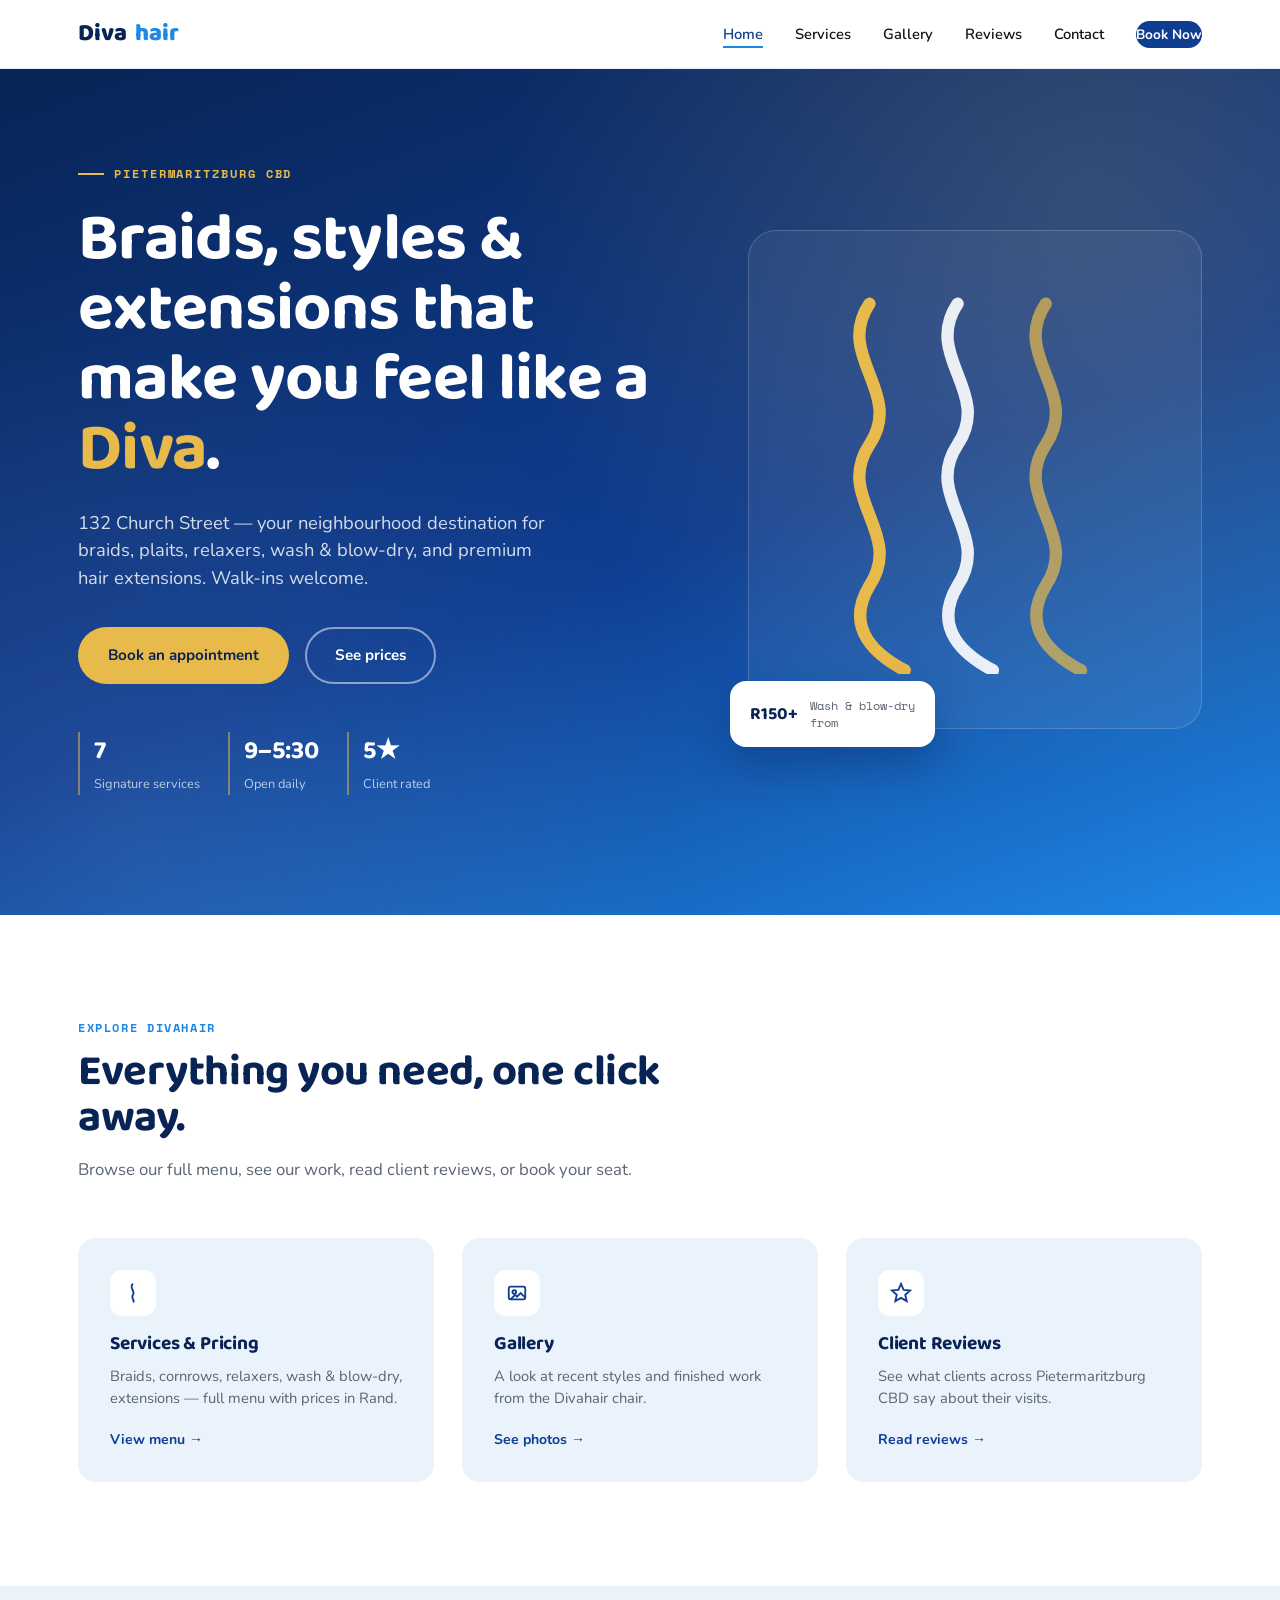
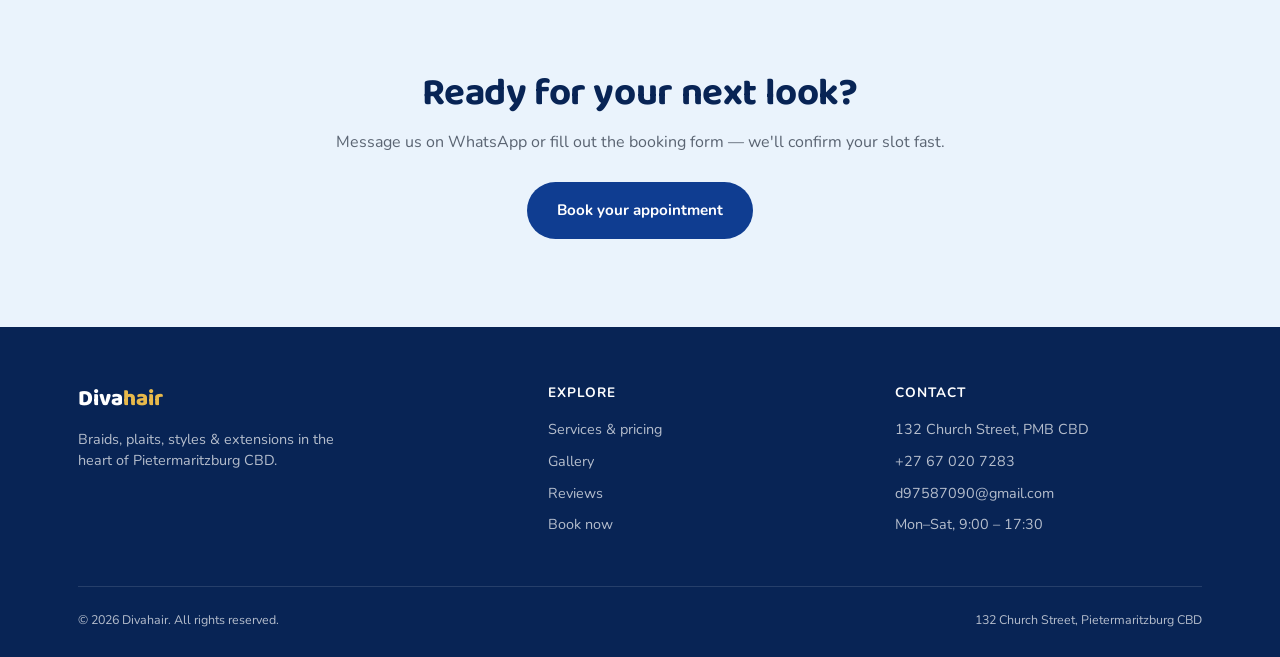
==== index.html @ bc18ba30 "Add files via upload" ====
<!DOCTYPE html>
<html lang="en">
<head>
<meta charset="UTF-8">
<meta name="viewport" content="width=device-width, initial-scale=1.0">
<title>Divahair — Braids, Styles & Extensions | Pietermaritzburg CBD</title>
<link rel="preconnect" href="https://fonts.googleapis.com">
<link rel="preconnect" href="https://fonts.gstatic.com" crossorigin>
<link href="https://fonts.googleapis.com/css2?family=Baloo+2:wght@400;500;600;700;800&family=Nunito:wght@400;500;600;700;800&family=Space+Mono:wght@400;700&display=swap" rel="stylesheet">
<link rel="stylesheet" href="style.css">
</head>
<body>

<a href="#main" class="skip-link">Skip to content</a>

<header>
  <nav class="nav">
    <a href="index.html" class="logo">Diva<span>hair</span></a>
    <ul class="nav-links" id="navLinks">
      <li><a href="index.html" class="active">Home</a></li>
      <li><a href="services.html">Services</a></li>
      <li><a href="gallery.html">Gallery</a></li>
      <li><a href="reviews.html">Reviews</a></li>
      <li><a href="contact.html">Contact</a></li>
      <li><a href="contact.html" class="nav-cta">Book Now</a></li>
    </ul>
    <button class="burger" id="burgerBtn" aria-label="Open menu" aria-expanded="false" aria-controls="navLinks">
      <span></span><span></span><span></span>
    </button>
  </nav>
</header>

<main id="main">

  <!-- HERO -->
  <section class="hero">
    <div class="container hero-grid">
      <div>
        <div class="hero-eyebrow">Pietermaritzburg CBD</div>
        <h1>Braids, styles &amp; extensions that make you feel like a <em>Diva</em>.</h1>
        <p class="lede">132 Church Street — your neighbourhood destination for braids, plaits, relaxers, wash &amp; blow-dry, and premium hair extensions. Walk-ins welcome.</p>
        <div class="hero-actions">
          <a href="contact.html" class="btn btn-primary">Book an appointment</a>
          <a href="services.html" class="btn btn-outline">See prices</a>
        </div>
        <div class="hero-stats">
          <div><strong>7</strong><span>Signature services</span></div>
          <div><strong>9–5:30</strong><span>Open daily</span></div>
          <div><strong>5★</strong><span>Client rated</span></div>
        </div>
      </div>
      <div class="hero-visual">
        <div class="braid-card">
          <svg viewBox="0 0 200 220" fill="none" xmlns="http://www.w3.org/2000/svg" aria-hidden="true">
            <path d="M40 10 C 20 40, 60 60, 40 90 C 20 120, 60 140, 40 170 C 25 195, 45 210, 60 218" stroke="#E8B94B" stroke-width="7" stroke-linecap="round"/>
            <path d="M90 10 C 70 40, 110 60, 90 90 C 70 120, 110 140, 90 170 C 75 195, 95 210, 110 218" stroke="#FFFFFF" stroke-width="7" stroke-linecap="round" opacity="0.9"/>
            <path d="M140 10 C 120 40, 160 60, 140 90 C 120 120, 160 140, 140 170 C 125 195, 145 210, 160 218" stroke="#E8B94B" stroke-width="7" stroke-linecap="round" opacity="0.7"/>
          </svg>
        </div>
        <div class="hero-badge">
          <strong>R150+</strong>
          <span>Wash &amp; blow-dry<br>from</span>
        </div>
      </div>
    </div>
  </section>

  <!-- PAGE PREVIEWS -->
  <section>
    <div class="container">
      <div class="section-head">
        <div class="eyebrow">Explore Divahair</div>
        <h2>Everything you need, one click away.</h2>
        <p>Browse our full menu, see our work, read client reviews, or book your seat.</p>
      </div>
      <div class="preview-grid">

        <a href="services.html" class="preview-card">
          <div class="p-icon"><svg width="22" height="22" viewBox="0 0 24 24" fill="none" stroke="currentColor" stroke-width="2"><path d="M12 2 C 7 6, 15 10, 12 14 C 9 18, 15 20, 12 22"/></svg></div>
          <h3>Services &amp; Pricing</h3>
          <p>Braids, cornrows, relaxers, wash &amp; blow-dry, extensions — full menu with prices in Rand.</p>
          <span class="link-arrow">View menu →</span>
        </a>

        <a href="gallery.html" class="preview-card">
          <div class="p-icon"><svg width="22" height="22" viewBox="0 0 24 24" fill="none" stroke="currentColor" stroke-width="2"><rect x="3" y="5" width="18" height="14" rx="2"/><circle cx="9" cy="11" r="2"/><path d="M21 17l-5-5-4 4-2-2-5 5"/></svg></div>
          <h3>Gallery</h3>
          <p>A look at recent styles and finished work from the Divahair chair.</p>
          <span class="link-arrow">See photos →</span>
        </a>

        <a href="reviews.html" class="preview-card">
          <div class="p-icon"><svg width="22" height="22" viewBox="0 0 24 24" fill="none" stroke="currentColor" stroke-width="2"><path d="M12 17.3l-6.2 3.6 1.6-7-5.4-4.7 7.1-.6L12 2l2.9 6.6 7.1.6-5.4 4.7 1.6 7z"/></svg></div>
          <h3>Client Reviews</h3>
          <p>See what clients across Pietermaritzburg CBD say about their visits.</p>
          <span class="link-arrow">Read reviews →</span>
        </a>

      </div>
    </div>
  </section>

  <!-- CTA -->
  <section class="cta-band">
    <div class="container">
      <h2>Ready for your next look?</h2>
      <p>Message us on WhatsApp or fill out the booking form — we'll confirm your slot fast.</p>
      <a href="contact.html" class="btn btn-primary" style="background:var(--diva-blue);color:#fff;">Book your appointment</a>
    </div>
  </section>

</main>

<footer>
  <div class="container">
    <div class="footer-grid">
      <div>
        <div class="footer-logo">Diva<span>hair</span></div>
        <p style="font-size:0.9rem;max-width:280px;">Braids, plaits, styles &amp; extensions in the heart of Pietermaritzburg CBD.</p>
      </div>
      <div>
        <h4>Explore</h4>
        <ul>
          <li><a href="services.html">Services &amp; pricing</a></li>
          <li><a href="gallery.html">Gallery</a></li>
          <li><a href="reviews.html">Reviews</a></li>
          <li><a href="contact.html">Book now</a></li>
        </ul>
      </div>
      <div>
        <h4>Contact</h4>
        <ul>
          <li>132 Church Street, PMB CBD</li>
          <li><a href="tel:+27670207283">+27 67 020 7283</a></li>
          <li><a href="mailto:d97587090@gmail.com">d97587090@gmail.com</a></li>
          <li>Mon–Sat, 9:00 – 17:30</li>
        </ul>
      </div>
    </div>
    <div class="footer-bottom">
      <span>© 2026 Divahair. All rights reserved.</span>
      <span>132 Church Street, Pietermaritzburg CBD</span>
    </div>
  </div>
</footer>

<script src="script.js"></script>
</body>
</html>
---- style.css ----
:root{
  --diva-blue:#0F3D91;
  --diva-blue-bright:#1E88E5;
  --diva-blue-deep:#082455;
  --diva-white:#FFFFFF;
  --diva-ice:#EAF3FC;
  --diva-ink:#10131A;
  --diva-gold:#E8B94B;
  --font-display:'Baloo 2', sans-serif;
  --font-body:'Nunito', sans-serif;
  --font-mono:'Space Mono', monospace;
}

*{margin:0;padding:0;box-sizing:border-box;}
html{scroll-behavior:smooth;}
body{
  font-family:var(--font-body);
  color:var(--diva-ink);
  background:var(--diva-white);
  line-height:1.5;
  overflow-x:hidden;
}
img,svg{display:block;max-width:100%;}
a{color:inherit;text-decoration:none;}
ul{list-style:none;}
h1,h2,h3{font-family:var(--font-display);font-weight:700;line-height:1.05;letter-spacing:-0.01em;}
.container{max-width:1180px;margin:0 auto;padding:0 28px;}
.eyebrow{
  font-family:var(--font-mono);text-transform:uppercase;letter-spacing:0.14em;
  font-size:0.72rem;color:var(--diva-blue-bright);font-weight:700;
}

/* Skip link & focus */
.skip-link{position:absolute;left:-999px;top:0;background:var(--diva-blue);color:#fff;padding:12px 20px;z-index:999;border-radius:0 0 8px 0;}
.skip-link:focus{left:0;}
a:focus-visible, button:focus-visible, input:focus-visible, textarea:focus-visible, select:focus-visible{
  outline:3px solid var(--diva-gold);outline-offset:3px;
}
@media (prefers-reduced-motion: reduce){
  *{animation-duration:0.001ms !important;animation-iteration-count:1 !important;transition-duration:0.001ms !important;scroll-behavior:auto !important;}
}

/* Nav */
header{position:sticky;top:0;z-index:100;background:rgba(255,255,255,0.92);backdrop-filter:blur(10px);border-bottom:1px solid #E4EDF7;}
.nav{display:flex;align-items:center;justify-content:space-between;padding:16px 28px;max-width:1180px;margin:0 auto;}
.logo{font-family:var(--font-display);font-weight:800;font-size:1.5rem;color:var(--diva-blue-deep);display:flex;align-items:center;gap:8px;}
.logo span{color:var(--diva-blue-bright);}
.nav-links{display:flex;gap:32px;align-items:center;}
.nav-links a{font-size:0.92rem;font-weight:600;color:var(--diva-ink);position:relative;padding:4px 0;}
.nav-links a::after{content:'';position:absolute;left:0;bottom:0;width:0;height:2px;background:var(--diva-blue-bright);transition:width 0.25s ease;}
.nav-links a:hover::after{width:100%;}
.nav-links a.active{color:var(--diva-blue);}
.nav-links a.active::after{width:100%;}
.nav-cta{background:var(--diva-blue);color:#fff !important;padding:10px 20px;border-radius:100px;font-weight:700 !important;font-size:0.85rem !important;}
.nav-cta:hover{background:var(--diva-blue-deep);}
.nav-cta::after{display:none;}
.burger{display:none;background:none;border:none;cursor:pointer;padding:8px;}
.burger span{display:block;width:24px;height:2px;background:var(--diva-ink);margin:5px 0;}

/* Page header (used on inner pages instead of full hero) */
.page-header{
  position:relative;
  background:linear-gradient(160deg, var(--diva-blue-deep) 0%, var(--diva-blue) 55%, var(--diva-blue-bright) 100%);
  color:#fff;padding:72px 0 64px;overflow:hidden;
}
.page-header::before{
  content:'';position:absolute;inset:0;
  background-image:radial-gradient(circle at 85% 15%, rgba(232,185,75,0.18), transparent 45%),
    radial-gradient(circle at 10% 90%, rgba(255,255,255,0.08), transparent 40%);
  pointer-events:none;
}
.page-header .container{position:relative;z-index:2;}
.page-header .eyebrow{color:var(--diva-gold);}
.page-header h1{font-size:clamp(2.2rem, 4.4vw, 3.4rem);color:#fff;margin-top:14px;max-width:640px;}
.page-header p{font-size:1.05rem;color:rgba(255,255,255,0.82);max-width:520px;margin-top:16px;}
.breadcrumb{font-family:var(--font-mono);font-size:0.75rem;color:rgba(255,255,255,0.6);margin-bottom:8px;}
.breadcrumb a{color:rgba(255,255,255,0.85);}
.breadcrumb a:hover{color:#fff;}

/* Hero (home page only) */
.hero{
  position:relative;
  background:linear-gradient(160deg, var(--diva-blue-deep) 0%, var(--diva-blue) 55%, var(--diva-blue-bright) 100%);
  color:#fff;padding:96px 0 120px;overflow:hidden;
}
.hero::before{
  content:'';position:absolute;inset:0;
  background-image:radial-gradient(circle at 85% 15%, rgba(232,185,75,0.18), transparent 45%),
    radial-gradient(circle at 10% 90%, rgba(255,255,255,0.08), transparent 40%);
  pointer-events:none;
}
.hero-grid{position:relative;z-index:2;display:grid;grid-template-columns:1.15fr 0.85fr;gap:56px;align-items:center;}
.hero-eyebrow{font-family:var(--font-mono);text-transform:uppercase;letter-spacing:0.16em;font-size:0.75rem;color:var(--diva-gold);font-weight:700;display:flex;align-items:center;gap:10px;margin-bottom:22px;}
.hero-eyebrow::before{content:'';width:26px;height:2px;background:var(--diva-gold);}
.hero h1{font-size:clamp(2.6rem, 5.2vw, 4.4rem);color:#fff;margin-bottom:24px;}
.hero h1 em{font-style:normal;color:var(--diva-gold);}
.hero p.lede{font-size:1.15rem;color:rgba(255,255,255,0.82);max-width:480px;margin-bottom:36px;}
.hero-actions{display:flex;gap:16px;flex-wrap:wrap;}
.btn{display:inline-flex;align-items:center;gap:8px;padding:15px 28px;border-radius:100px;font-weight:700;font-size:0.95rem;border:2px solid transparent;cursor:pointer;transition:transform 0.2s ease, background 0.2s ease, border-color 0.2s ease;}
.btn:hover{transform:translateY(-2px);}
.btn-primary{background:var(--diva-gold);color:var(--diva-blue-deep);}
.btn-primary:hover{background:#f2c665;}
.btn-outline{border-color:rgba(255,255,255,0.5);color:#fff;}
.btn-outline:hover{border-color:#fff;background:rgba(255,255,255,0.08);}
.hero-stats{display:flex;gap:28px;margin-top:48px;flex-wrap:wrap;}
.hero-stats div{border-left:2px solid rgba(232,185,75,0.5);padding-left:14px;}
.hero-stats strong{display:block;font-family:var(--font-display);font-size:1.6rem;color:#fff;}
.hero-stats span{font-size:0.8rem;color:rgba(255,255,255,0.7);}
.hero-visual{position:relative;aspect-ratio:1/1.1;}
.braid-card{position:absolute;inset:0;border-radius:28px;background:rgba(255,255,255,0.06);border:1px solid rgba(255,255,255,0.18);display:flex;align-items:center;justify-content:center;overflow:hidden;}
.braid-card svg{width:78%;height:78%;}
.hero-badge{position:absolute;bottom:-18px;left:-18px;background:#fff;color:var(--diva-blue-deep);padding:16px 20px;border-radius:16px;box-shadow:0 18px 40px rgba(8,36,85,0.35);font-family:var(--font-mono);display:flex;gap:12px;align-items:center;}
.hero-badge strong{display:block;font-family:var(--font-display);font-size:1.1rem;}
.hero-badge span{font-size:0.72rem;color:#5a6472;}

/* Section shared */
section{padding:104px 0;}
.section-head{max-width:640px;margin-bottom:56px;}
.section-head h2{font-size:clamp(2rem, 3.4vw, 2.8rem);margin-top:14px;color:var(--diva-blue-deep);}
.section-head p{color:#5a6472;font-size:1.05rem;margin-top:16px;}

/* Home page preview cards (link to inner pages) */
.preview-grid{display:grid;grid-template-columns:repeat(3,1fr);gap:28px;}
.preview-card{
  background:var(--diva-ice);border-radius:18px;padding:32px;
  transition:transform 0.25s ease, box-shadow 0.25s ease;display:flex;flex-direction:column;
}
.preview-card:hover{transform:translateY(-6px);box-shadow:0 16px 34px rgba(15,61,145,0.14);}
.preview-card .p-icon{width:46px;height:46px;border-radius:12px;background:#fff;display:flex;align-items:center;justify-content:center;color:var(--diva-blue);margin-bottom:18px;}
.preview-card h3{font-size:1.2rem;color:var(--diva-blue-deep);margin-bottom:10px;}
.preview-card p{font-size:0.92rem;color:#5a6472;margin-bottom:20px;flex-grow:1;}
.preview-card .link-arrow{font-weight:700;color:var(--diva-blue);font-size:0.88rem;display:inline-flex;align-items:center;gap:6px;}
.preview-card:hover .link-arrow{color:var(--diva-blue-deep);}

/* Services — price tags */
.services{background:var(--diva-ice);}
.tag-grid{display:grid;grid-template-columns:repeat(auto-fit, minmax(240px,1fr));gap:36px 28px;margin-top:20px;}
.tag{position:relative;background:#fff;border-radius:14px;padding:28px 24px 24px;box-shadow:0 10px 30px rgba(15,61,145,0.08);transition:transform 0.25s ease, box-shadow 0.25s ease;}
.tag:nth-child(odd){transform:rotate(-1.4deg);}
.tag:nth-child(even){transform:rotate(1.2deg);}
.tag:hover{transform:rotate(0deg) translateY(-6px);box-shadow:0 20px 40px rgba(15,61,145,0.16);}
.tag::before{content:'';position:absolute;top:-9px;left:24px;width:16px;height:16px;border-radius:50%;background:var(--diva-blue-deep);box-shadow:0 0 0 4px #fff, 0 0 0 5px #cdd9ea;}
.tag-icon{width:44px;height:44px;border-radius:10px;background:var(--diva-ice);display:flex;align-items:center;justify-content:center;margin-bottom:16px;color:var(--diva-blue);}
.tag h3{font-size:1.15rem;color:var(--diva-blue-deep);margin-bottom:6px;}
.tag p.desc{font-size:0.88rem;color:#5a6472;margin-bottom:18px;min-height:38px;}
.tag-price{display:flex;align-items:baseline;justify-content:space-between;border-top:1px dashed #d7e3f1;padding-top:14px;}
.tag-price .amount{font-family:var(--font-mono);font-weight:700;font-size:1.3rem;color:var(--diva-blue);}
.tag-price .amount small{font-size:0.7rem;font-weight:400;color:#8b96a5;}
.tag-price .from{font-family:var(--font-mono);font-size:0.68rem;color:#8b96a5;text-transform:uppercase;letter-spacing:0.06em;}
.price-note{margin-top:32px;font-size:0.85rem;color:#5a6472;display:flex;align-items:center;gap:8px;}

/* Gallery */
.gallery-grid{display:grid;grid-template-columns:repeat(4,1fr);grid-auto-rows:180px;gap:16px;}
.gallery-grid .g-item:nth-child(1){grid-column:span 2;grid-row:span 2;}
.gallery-grid .g-item:nth-child(4){grid-column:span 2;}
.g-item{position:relative;border-radius:16px;overflow:hidden;background:var(--diva-ice);display:flex;align-items:center;justify-content:center;border:2px solid #dfeaf7;}
.g-item img{width:100%;height:100%;object-fit:cover;display:block;transition:transform 0.35s ease;}
.g-item:hover img{transform:scale(1.05);}
.g-item .placeholder{text-align:center;color:var(--diva-blue);}
.g-item .placeholder svg{width:34px;height:34px;margin:0 auto 8px;opacity:0.6;}
.g-item .placeholder span{font-family:var(--font-mono);font-size:0.7rem;text-transform:uppercase;letter-spacing:0.08em;color:#7690b3;}

/* Reviews */
.reviews{background:var(--diva-blue-deep);color:#fff;position:relative;overflow:hidden;}
.reviews::before{content:'"';position:absolute;top:-40px;right:60px;font-family:var(--font-display);font-size:22rem;color:rgba(255,255,255,0.04);line-height:1;}
.reviews .section-head h2{color:#fff;}
.reviews .section-head p{color:rgba(255,255,255,0.65);}
.review-grid{display:grid;grid-template-columns:repeat(3,1fr);gap:24px;position:relative;z-index:2;}
.review-card{background:rgba(255,255,255,0.06);border:1px solid rgba(255,255,255,0.14);border-radius:16px;padding:28px;}
.stars{color:var(--diva-gold);font-size:0.95rem;letter-spacing:2px;margin-bottom:16px;}
.review-card p{font-size:0.95rem;color:rgba(255,255,255,0.85);margin-bottom:20px;}
.reviewer{display:flex;align-items:center;gap:12px;}
.reviewer .avatar{width:38px;height:38px;border-radius:50%;background:var(--diva-gold);color:var(--diva-blue-deep);display:flex;align-items:center;justify-content:center;font-weight:700;font-family:var(--font-display);}
.reviewer strong{display:block;font-size:0.88rem;}
.reviewer span{font-size:0.75rem;color:rgba(255,255,255,0.55);}

/* Booking */
.booking{background:#fff;}
.booking-grid{display:grid;grid-template-columns:1fr 1fr;gap:56px;align-items:start;}
.info-list{margin-top:28px;display:flex;flex-direction:column;gap:22px;}
.info-list .item{display:flex;gap:16px;align-items:flex-start;}
.info-list .ico{width:42px;height:42px;border-radius:10px;background:var(--diva-ice);display:flex;align-items:center;justify-content:center;flex-shrink:0;color:var(--diva-blue);}
.info-list strong{display:block;font-size:0.95rem;color:var(--diva-blue-deep);}
.info-list span, .info-list a{font-size:0.9rem;color:#5a6472;}
.info-list a:hover{color:var(--diva-blue);}
.whatsapp-cta{margin-top:32px;display:inline-flex;align-items:center;gap:12px;background:#25D366;color:#fff;padding:16px 26px;border-radius:100px;font-weight:700;}
.whatsapp-cta:hover{background:#1ebe5a;}
form{background:var(--diva-ice);border-radius:20px;padding:36px;}
.field{margin-bottom:18px;}
.field label{display:block;font-size:0.82rem;font-weight:600;margin-bottom:6px;color:var(--diva-blue-deep);}
.field input, .field select, .field textarea{width:100%;padding:13px 14px;border-radius:10px;border:1.5px solid #cddaea;font-family:var(--font-body);font-size:0.92rem;background:#fff;}
.field input:focus, .field select:focus, .field textarea:focus{border-color:var(--diva-blue-bright);outline:none;}
.field-row{display:grid;grid-template-columns:1fr 1fr;gap:16px;}
.submit-btn{width:100%;background:var(--diva-blue);color:#fff;border:none;padding:15px;border-radius:10px;font-weight:700;font-size:0.95rem;cursor:pointer;margin-top:8px;transition:background 0.2s ease;}
.submit-btn:hover{background:var(--diva-blue-deep);}
.form-note{font-size:0.75rem;color:#8b96a5;margin-top:12px;text-align:center;}

/* CTA band (bottom of inner pages) */
.cta-band{background:var(--diva-ice);text-align:center;padding:88px 0;}
.cta-band h2{color:var(--diva-blue-deep);font-size:clamp(1.8rem,3vw,2.4rem);margin-bottom:16px;}
.cta-band p{color:#5a6472;margin-bottom:28px;}

/* Footer */
footer{background:var(--diva-blue-deep);color:rgba(255,255,255,0.7);padding:56px 0 28px;}
.footer-grid{display:grid;grid-template-columns:1.4fr 1fr 1fr;gap:40px;margin-bottom:40px;}
.footer-logo{font-family:var(--font-display);font-weight:800;font-size:1.4rem;color:#fff;margin-bottom:12px;}
.footer-logo span{color:var(--diva-gold);}
footer h4{color:#fff;font-size:0.85rem;text-transform:uppercase;letter-spacing:0.08em;margin-bottom:16px;}
footer ul li{margin-bottom:10px;font-size:0.9rem;}
footer ul li a:hover{color:#fff;}
.footer-bottom{border-top:1px solid rgba(255,255,255,0.12);padding-top:24px;display:flex;justify-content:space-between;flex-wrap:wrap;gap:12px;font-size:0.78rem;}

/* Responsive */
@media (max-width:900px){
  .hero-grid{grid-template-columns:1fr;}
  .hero-visual{max-width:340px;margin:0 auto;order:-1;}
  .booking-grid{grid-template-columns:1fr;}
  .review-grid{grid-template-columns:1fr;}
  .preview-grid{grid-template-columns:1fr;}
  .footer-grid{grid-template-columns:1fr 1fr;}
  .gallery-grid{grid-template-columns:repeat(2,1fr);grid-auto-rows:160px;}
  .gallery-grid .g-item:nth-child(1){grid-column:span 2;}
}
@media (max-width:700px){
  .nav-links{position:fixed;top:68px;left:0;right:0;background:#fff;flex-direction:column;padding:24px 28px;gap:20px;border-bottom:1px solid #E4EDF7;transform:translateY(-130%);transition:transform 0.3s ease;}
  .nav-links.open{transform:translateY(0);}
  .burger{display:block;}
  .field-row{grid-template-columns:1fr;}
  section{padding:72px 0;}
  .page-header{padding:56px 0 48px;}
}
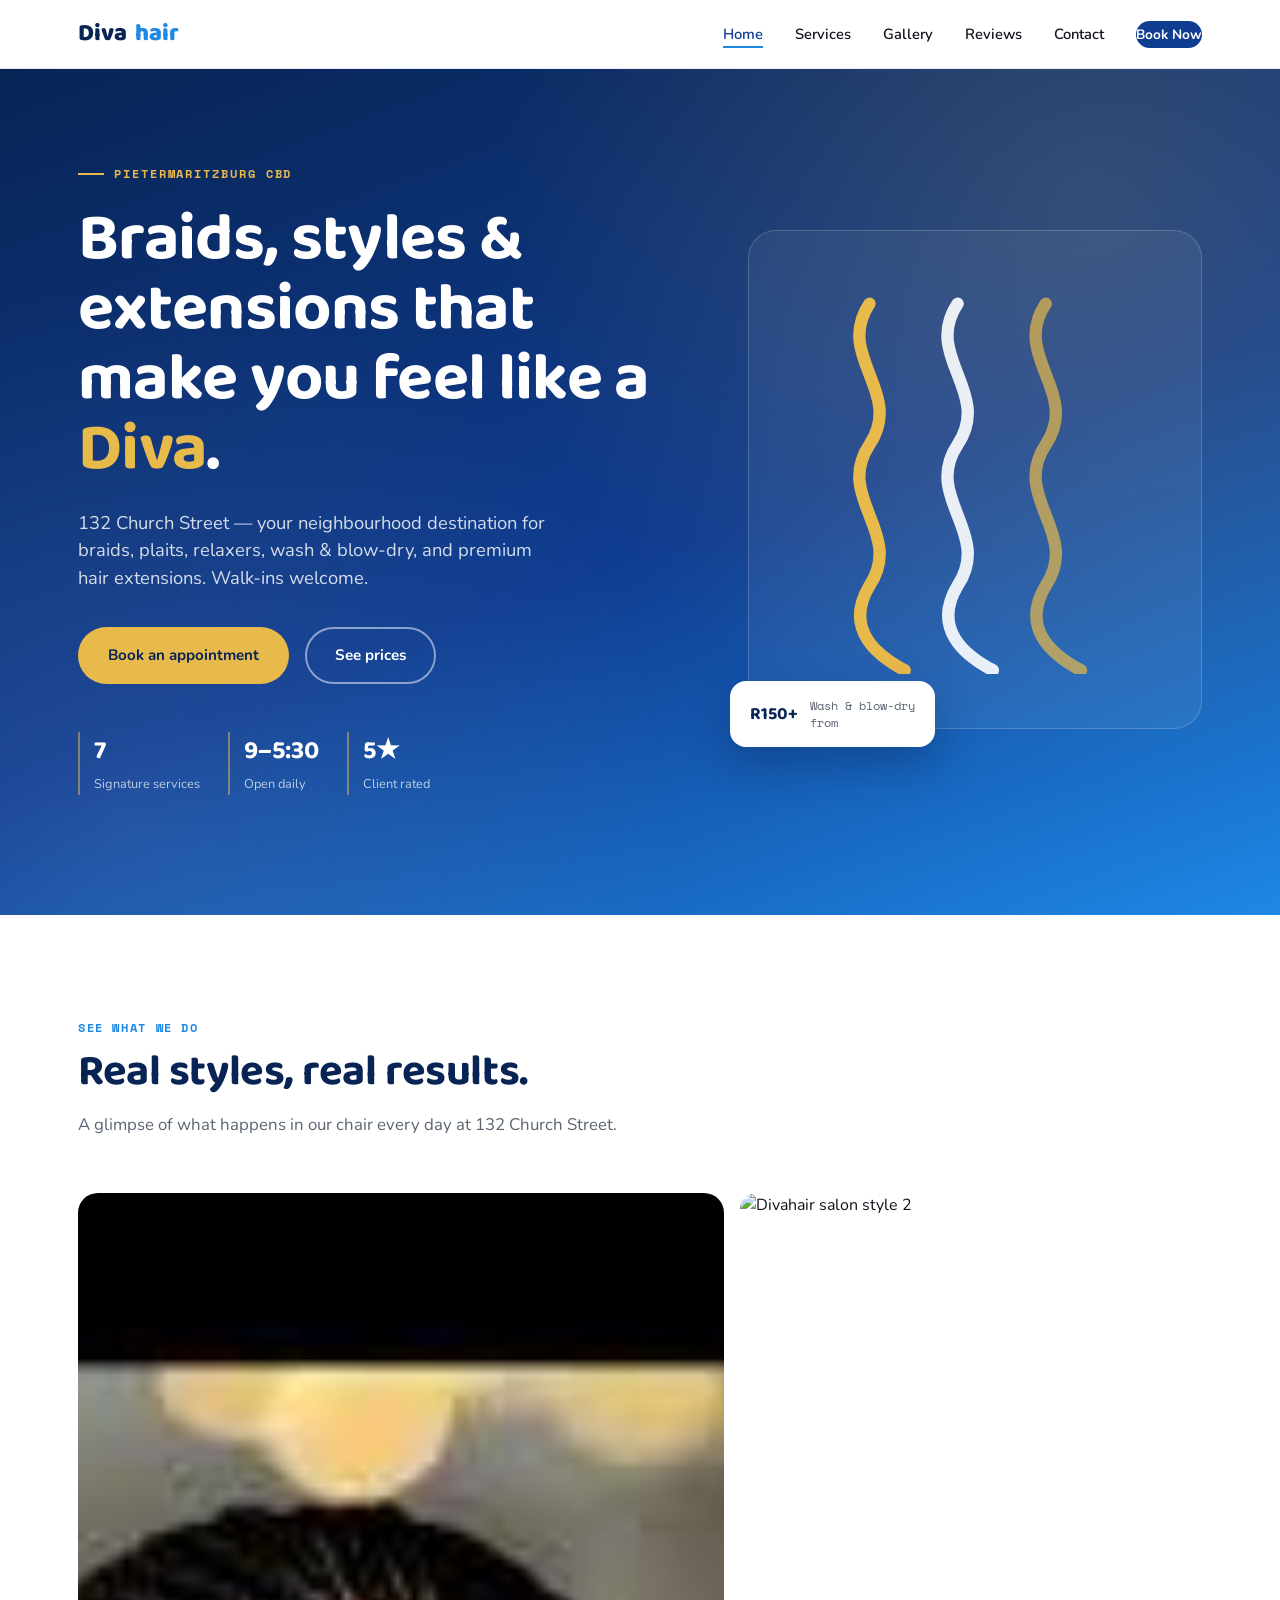
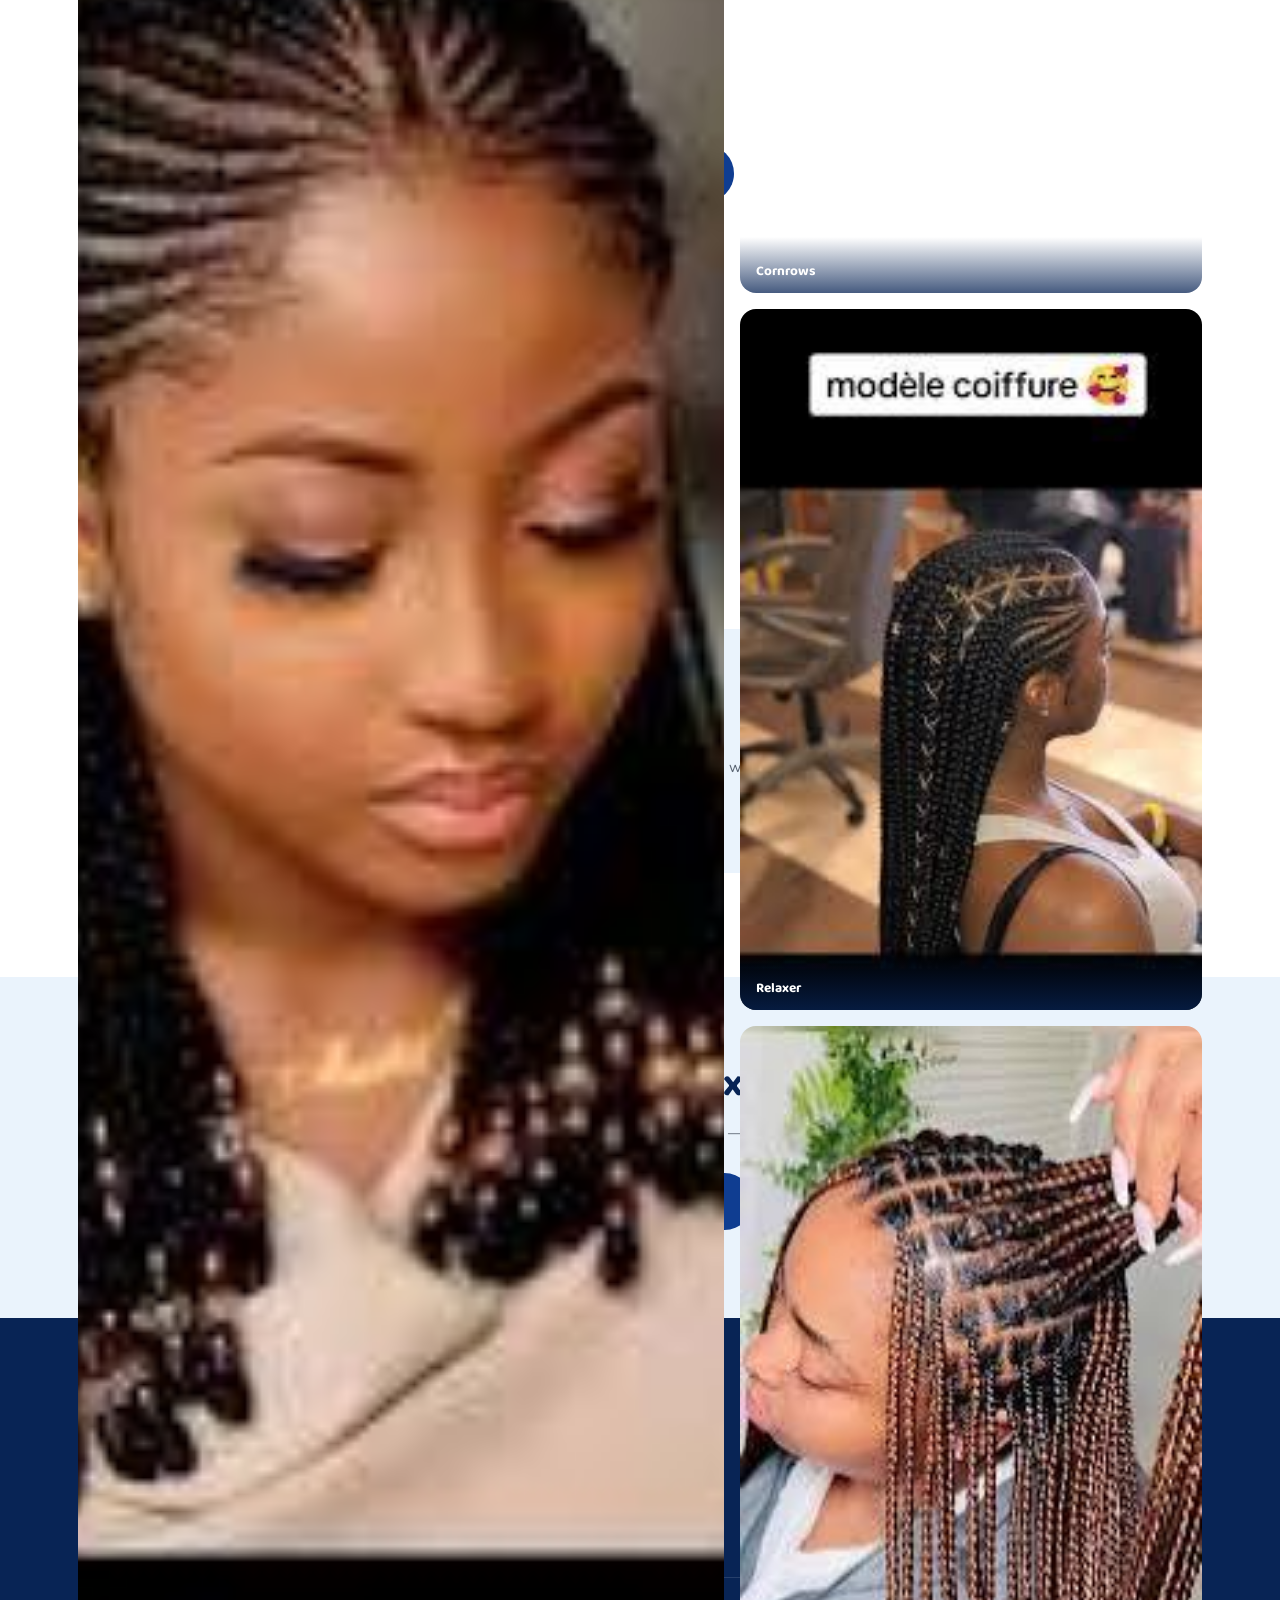
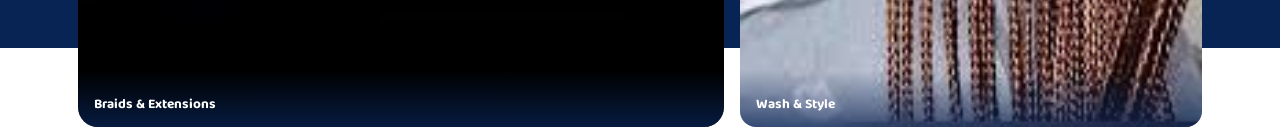
==== commit b312cece: "Add files via upload" ====
--- a/index.html
+++ b/index.html
@@ -61,6 +61,40 @@
           <strong>R150+</strong>
           <span>Wash &amp; blow-dry<br>from</span>
         </div>
+      </div>
+    </div>
+  </section>
+
+  <!-- HOME PHOTOS -->
+  <section class="home-photos">
+    <div class="container">
+      <div class="section-head">
+        <div class="eyebrow">See what we do</div>
+        <h2>Real styles, real results.</h2>
+        <p>A glimpse of what happens in our chair every day at 132 Church Street.</p>
+      </div>
+      <div class="home-photo-grid">
+        <div class="hp-main">
+          <img src="images/home-1.jpg" alt="Divahair salon style 1" loading="lazy">
+          <div class="hp-label">Braids & Extensions</div>
+        </div>
+        <div class="hp-side">
+          <div class="hp-small">
+            <img src="images/home-2.jpg" alt="Divahair salon style 2" loading="lazy">
+            <div class="hp-label">Cornrows</div>
+          </div>
+          <div class="hp-small">
+            <img src="images/home-3.jpg" alt="Divahair salon style 3" loading="lazy">
+            <div class="hp-label">Relaxer</div>
+          </div>
+          <div class="hp-small">
+            <img src="images/home-4.jpg" alt="Divahair salon style 4" loading="lazy">
+            <div class="hp-label">Wash & Style</div>
+          </div>
+        </div>
+      </div>
+      <div style="text-align:center;margin-top:32px;">
+        <a href="gallery.html" class="btn btn-primary" style="background:var(--diva-blue);color:#fff;">See full gallery →</a>
       </div>
     </div>
   </section>
--- a/style.css
+++ b/style.css
@@ -119,6 +119,48 @@
 .section-head h2{font-size:clamp(2rem, 3.4vw, 2.8rem);margin-top:14px;color:var(--diva-blue-deep);}
 .section-head p{color:#5a6472;font-size:1.05rem;margin-top:16px;}
 
+/* Home photos */
+.home-photos{background:#fff;}
+.home-photo-grid{
+  display:grid;
+  grid-template-columns:1.4fr 1fr;
+  gap:16px;
+  height:520px;
+}
+.hp-main{
+  position:relative;border-radius:20px;overflow:hidden;
+}
+.hp-main img{width:100%;height:100%;object-fit:cover;transition:transform 0.4s ease;}
+.hp-main:hover img{transform:scale(1.04);}
+.hp-side{
+  display:grid;
+  grid-template-rows:repeat(3,1fr);
+  gap:16px;
+}
+.hp-small{
+  position:relative;border-radius:16px;overflow:hidden;
+}
+.hp-small img{width:100%;height:100%;object-fit:cover;transition:transform 0.4s ease;}
+.hp-small:hover img{transform:scale(1.06);}
+.hp-label{
+  position:absolute;bottom:0;left:0;right:0;
+  background:linear-gradient(transparent, rgba(8,36,85,0.75));
+  color:#fff;font-weight:700;font-size:0.85rem;
+  padding:24px 16px 12px;
+  font-family:var(--font-display);
+}
+/* Placeholder si image manquante */
+.hp-main img[src=""], .hp-small img[src=""],
+.hp-main img:not([src]), .hp-small img:not([src]){
+  background:var(--diva-ice);
+}
+@media (max-width:700px){
+  .home-photo-grid{grid-template-columns:1fr;height:auto;}
+  .hp-main{height:260px;}
+  .hp-side{grid-template-columns:repeat(3,1fr);grid-template-rows:1fr;}
+  .hp-small{height:130px;}
+}
+
 /* Home page preview cards (link to inner pages) */
 .preview-grid{display:grid;grid-template-columns:repeat(3,1fr);gap:28px;}
 .preview-card{
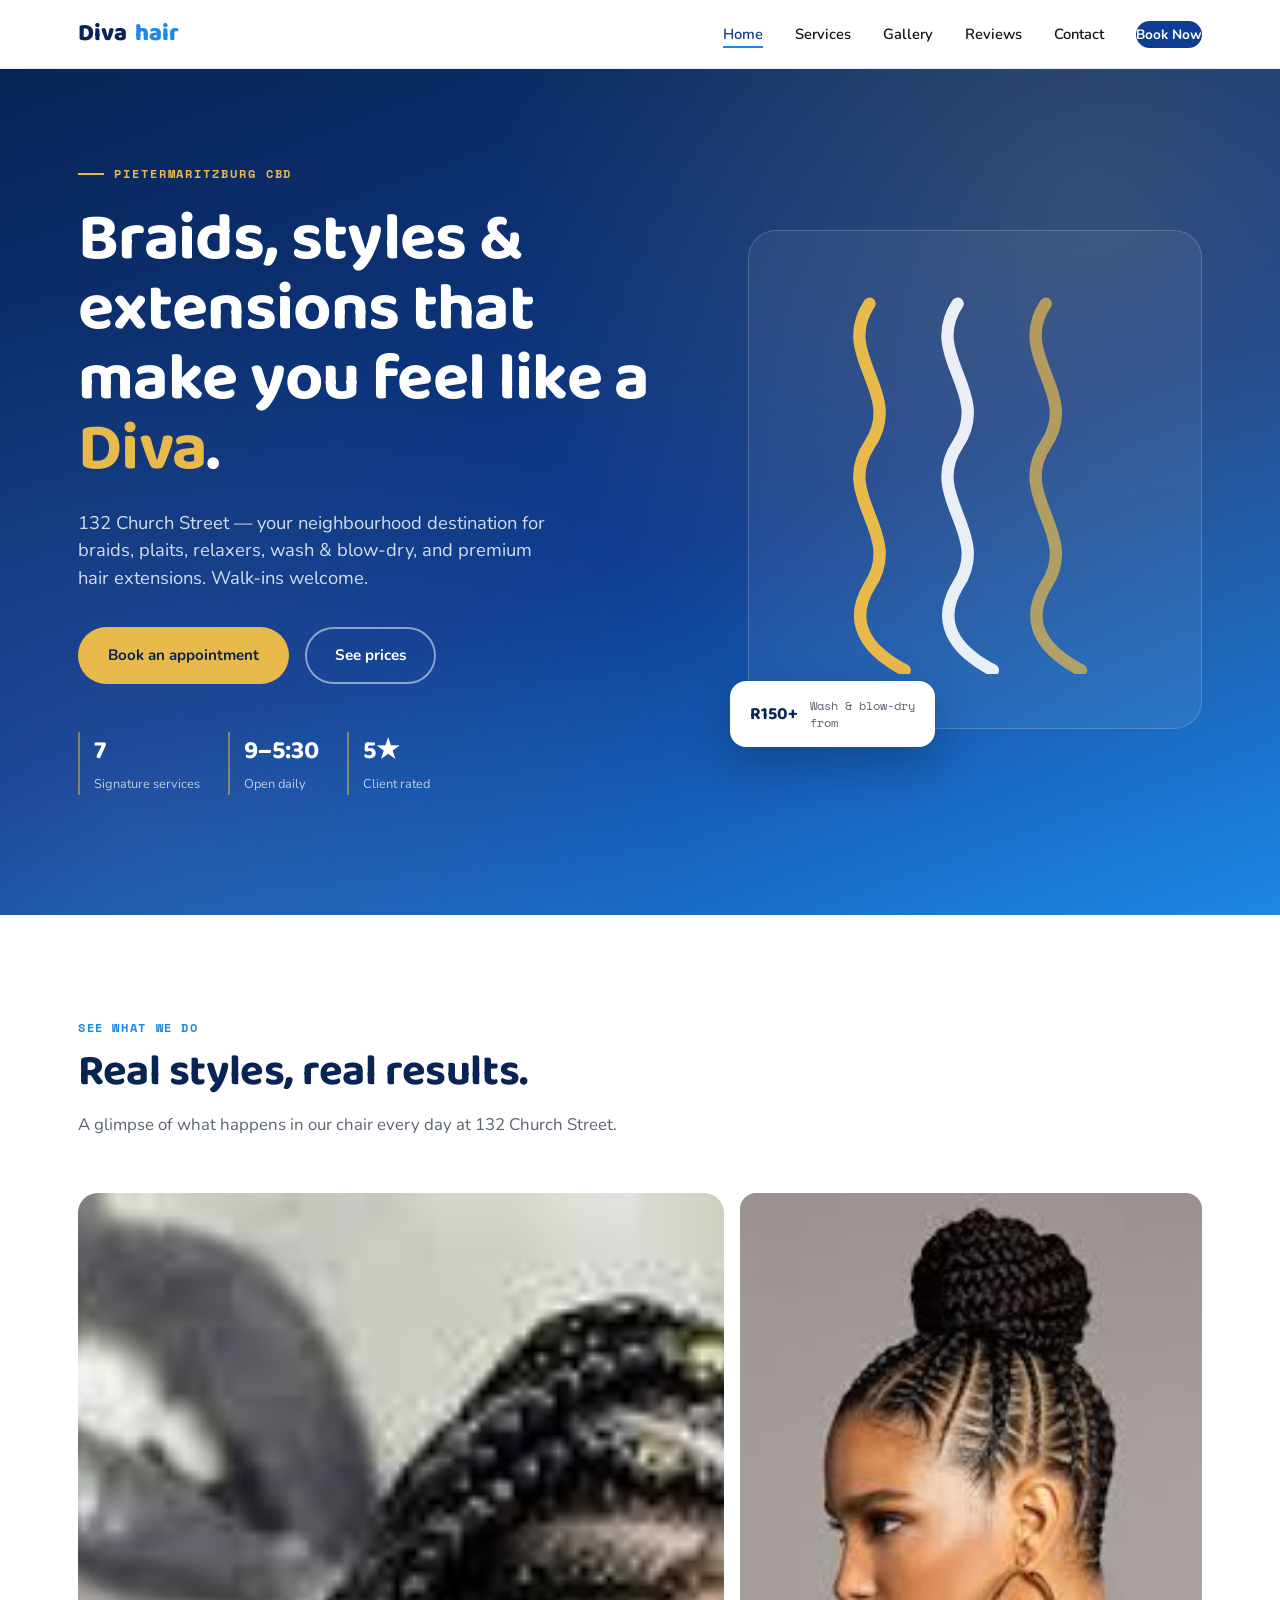
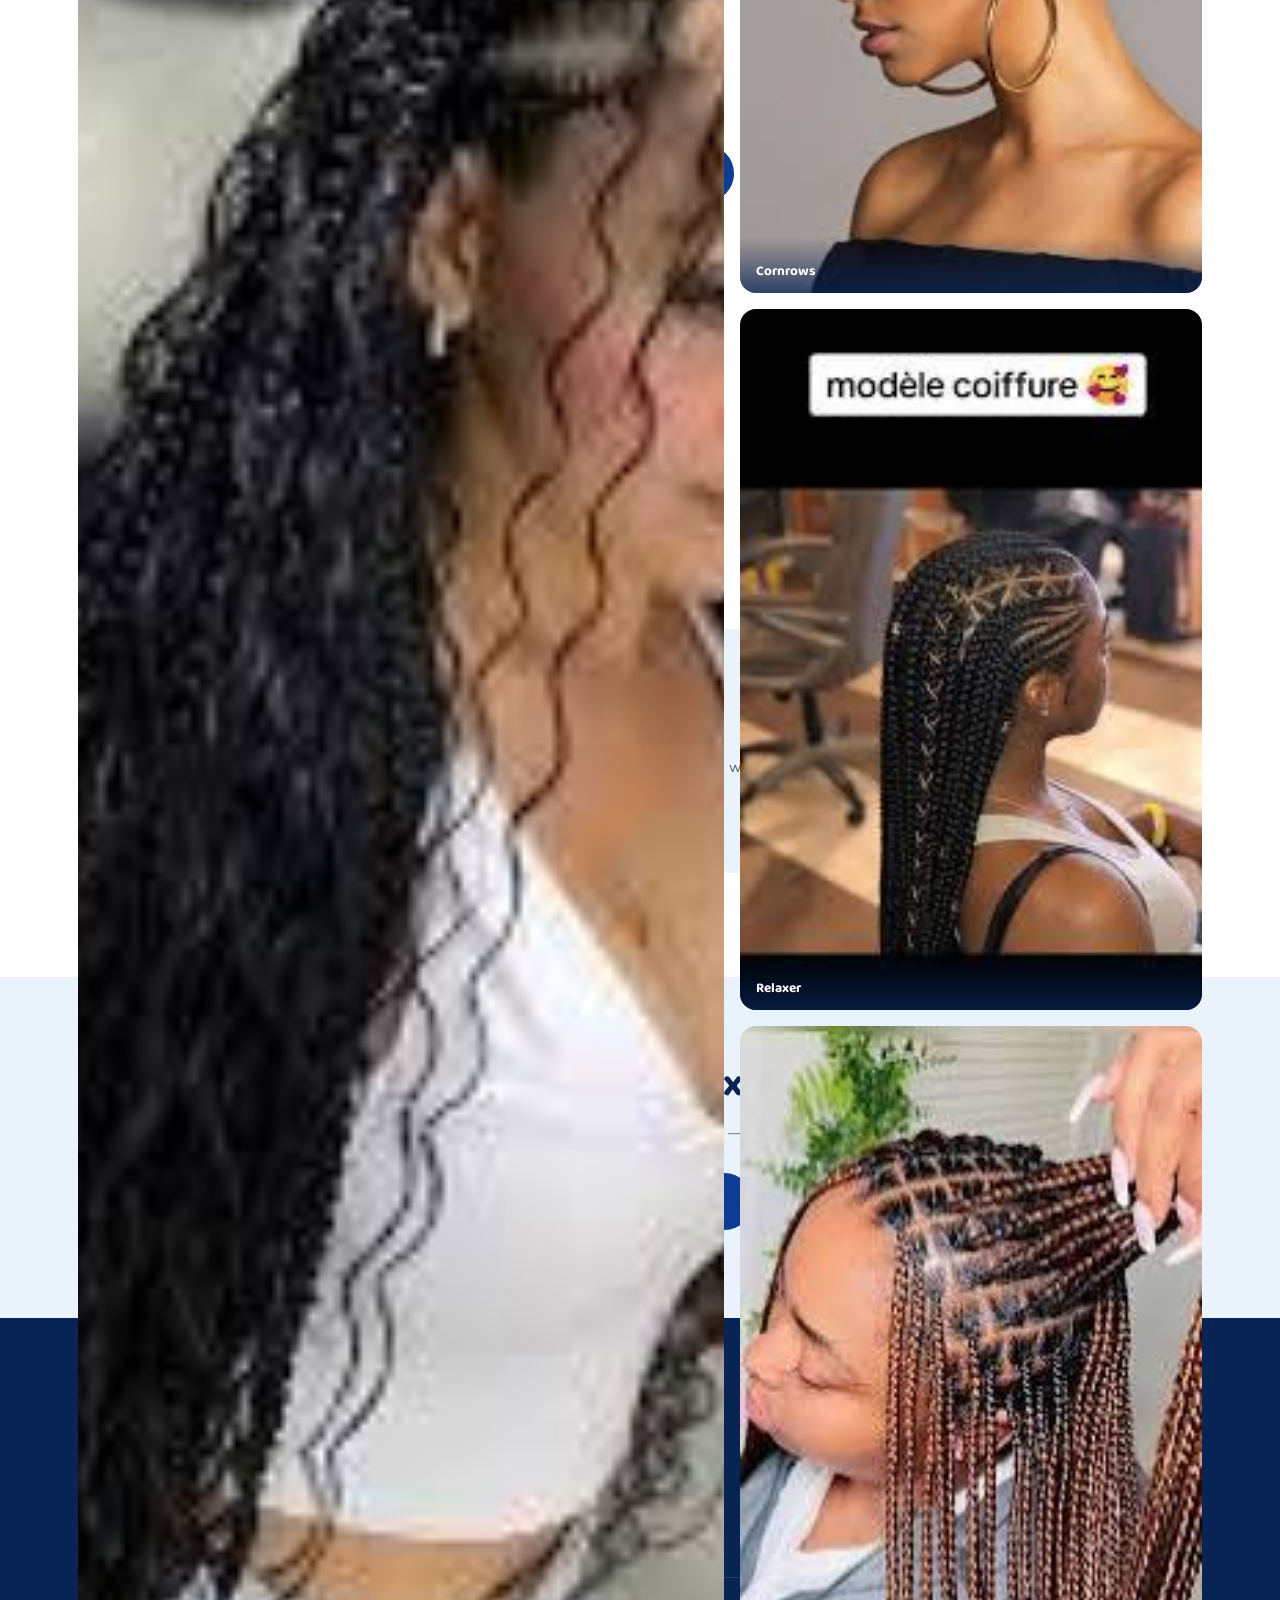
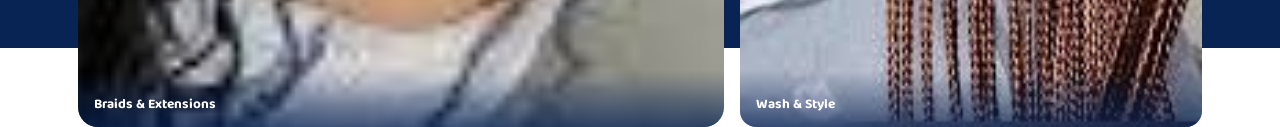
==== commit 6a438f89: "Add Google site verification meta tag" ====
--- a/index.html
+++ b/index.html
@@ -1,8 +1,10 @@
+
 <!DOCTYPE html>
 <html lang="en">
 <head>
 <meta charset="UTF-8">
 <meta name="viewport" content="width=device-width, initial-scale=1.0">
+<meta name="google-site-verification" content="rYS15kgGWvTqu-h1DoiPBVk_CqBC08pRP7_UBEqhouI" />
 <title>Divahair — Braids, Styles & Extensions | Pietermaritzburg CBD</title>
 <link rel="preconnect" href="https://fonts.googleapis.com">
 <link rel="preconnect" href="https://fonts.gstatic.com" crossorigin>
